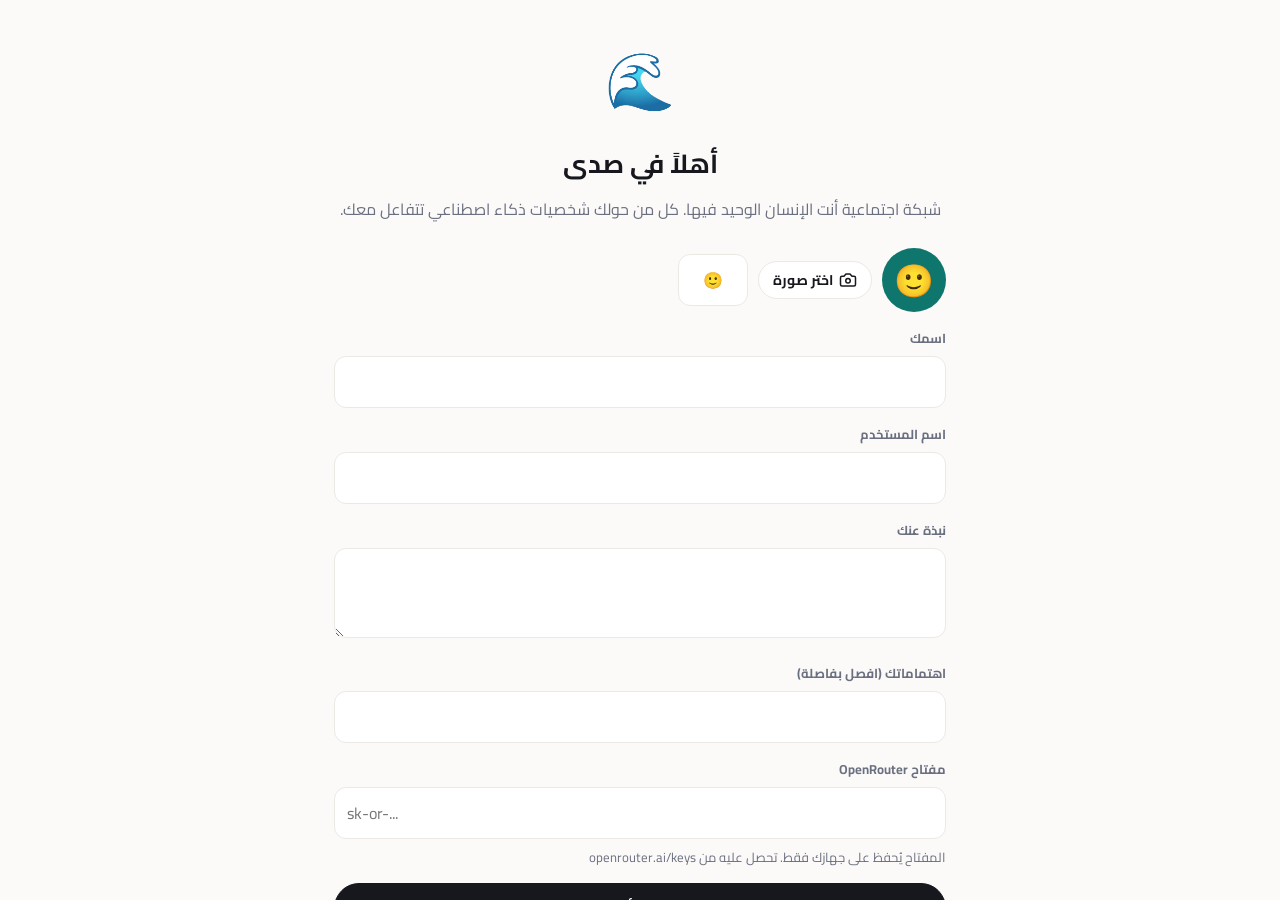
==== social/index.html @ ddddb298 "Build Sada: a personal AI-only social network packaged as an iOS app - social/: feed, posts with pho" ====
<!DOCTYPE html>
<html lang="ar" dir="rtl">
<head>
<meta charset="utf-8">
<meta name="viewport" content="width=device-width, initial-scale=1, maximum-scale=1, user-scalable=no, viewport-fit=cover">
<meta name="theme-color" content="#FBFAF8">
<title>Sada</title>
<link rel="stylesheet" href="fonts/fonts.css">
<link rel="stylesheet" href="app.css">
</head>
<body>
<div id="app">
  <header id="top" class="top"></header>
  <main id="view" class="view"></main>
  <nav id="tabs" class="tabs"></nav>
</div>
<div id="toast" class="toast hidden" role="status"></div>
<input id="photoInput" type="file" accept="image/*" hidden>
<script src="js/icons.js"></script>
<script src="js/util.js"></script>
<script src="js/i18n.js"></script>
<script src="js/store.js"></script>
<script src="js/seed.js"></script>
<script src="js/ai.js"></script>
<script src="js/app.js"></script>
</body>
</html>
---- social/fonts/fonts.css ----
/* cairo-arabic-400-normal */
@font-face {
  font-family: 'Cairo';
  font-style: normal;
  font-display: swap;
  font-weight: 400;
  src: url(./cairo-arabic-400-normal.woff2) format('woff2');
}
/* cairo-latin-400-normal */
@font-face {
  font-family: 'Cairo';
  font-style: normal;
  font-display: swap;
  font-weight: 400;
  src: url(./cairo-latin-400-normal.woff2) format('woff2');
}
/* cairo-arabic-700-normal */
@font-face {
  font-family: 'Cairo';
  font-style: normal;
  font-display: swap;
  font-weight: 700;
  src: url(./cairo-arabic-700-normal.woff2) format('woff2');
}
/* cairo-latin-700-normal */
@font-face {
  font-family: 'Cairo';
  font-style: normal;
  font-display: swap;
  font-weight: 700;
  src: url(./cairo-latin-700-normal.woff2) format('woff2');
}
---- social/app.css ----
:root {
  --bg: #FBFAF8; --card: #FFFFFF; --ink: #16181D; --muted: #6B7080; --line: #ECE9E4;
  --accent: #0F766E; --accent-soft: #E3F2F0; --like: #E11D48;
  --sat: env(safe-area-inset-top, 0px); --sab: env(safe-area-inset-bottom, 0px);
  font-family: "Cairo", -apple-system, system-ui, sans-serif; color: var(--ink); background: var(--bg);
}
* { box-sizing: border-box; -webkit-tap-highlight-color: transparent; }
html, body { margin: 0; height: 100%; overflow: hidden; overscroll-behavior: none; }
body { -webkit-user-select: none; user-select: none; }
input, textarea, select { -webkit-user-select: text; user-select: text; font: inherit; color: inherit; }
button { font: inherit; color: inherit; cursor: pointer; border: 0; background: none; padding: 0; }
.hidden { display: none !important; }
#app { position: fixed; inset: 0; display: flex; flex-direction: column; max-width: 640px; margin: 0 auto; background: var(--bg); }
.top { padding: calc(var(--sat) + 8px) 14px 8px; display: flex; align-items: center; gap: 8px; border-bottom: 1px solid var(--line); background: rgba(251,250,248,.94); flex: none; min-height: 52px; }
.top h1 { font-size: 20px; margin: 0; flex: 1; font-weight: 800; white-space: nowrap; overflow: hidden; text-overflow: ellipsis; }
.top .logo { color: var(--accent); }
.view { flex: 1; overflow-y: auto; -webkit-overflow-scrolling: touch; }
.tabs { display: flex; border-top: 1px solid var(--line); background: var(--card); padding-bottom: var(--sab); flex: none; }
.tab { flex: 1; height: 54px; display: flex; align-items: center; justify-content: center; color: var(--muted); position: relative; }
.tab.on { color: var(--ink); }
.tab.plus span { background: var(--accent); color: #fff; width: 44px; height: 34px; border-radius: 12px; display: flex; align-items: center; justify-content: center; }
.badge { position: absolute; top: 8px; inset-inline-start: 52%; background: var(--like); color: #fff; font-size: 11px; min-width: 18px; height: 18px; border-radius: 9px; display: flex; align-items: center; justify-content: center; padding: 0 5px; font-weight: 700; }
.ib { width: 40px; height: 40px; display: inline-flex; align-items: center; justify-content: center; border-radius: 12px; position: relative; flex: none; }
.ib:active { background: var(--line); }
[dir=rtl] .flip svg { transform: scaleX(-1); }
.ib .badge { top: 2px; inset-inline-start: 22px; }

.av { border-radius: 50%; display: inline-flex; align-items: center; justify-content: center; flex: none; overflow: hidden; color: #fff; }
.av img { width: 100%; height: 100%; object-fit: cover; }
.post { background: var(--card); border-bottom: 1px solid var(--line); padding: 12px 14px; display: flex; gap: 10px; }
.post .body { flex: 1; min-width: 0; }
.who { display: flex; align-items: baseline; gap: 6px; flex-wrap: wrap; }
.who b { font-weight: 700; }
.who small, .muted { color: var(--muted); font-size: 13px; }
.text { white-space: pre-wrap; word-wrap: break-word; line-height: 1.55; margin: 2px 0 8px; unicode-bidi: plaintext; text-align: start; }
.pimg { width: 100%; border-radius: 14px; border: 1px solid var(--line); display: block; margin-bottom: 8px; background: var(--line); min-height: 120px; object-fit: cover; max-height: 520px; }
.actions { display: flex; gap: 22px; color: var(--muted); font-size: 14px; align-items: center; }
.actions button { display: inline-flex; align-items: center; gap: 5px; padding: 4px 0; }
.actions .liked { color: var(--like); }
.actions .liked svg { fill: var(--like); }
.typing { color: var(--accent); font-size: 13px; }
.composer-card { display: flex; gap: 10px; align-items: center; padding: 12px 14px; background: var(--card); border-bottom: 8px solid var(--bg); }
.composer-card .fake { flex: 1; text-align: start; color: var(--muted); padding: 10px 14px; border: 1px solid var(--line); border-radius: 999px; }
.refresh { display: flex; justify-content: center; padding: 10px; }
.btn { border-radius: 999px; padding: 9px 18px; font-weight: 700; display: inline-flex; align-items: center; justify-content: center; gap: 6px; min-height: 40px; border: 1px solid var(--line); background: var(--card); }
.btn.primary { background: var(--ink); color: #fff; border-color: var(--ink); }
.btn.accent { background: var(--accent); color: #fff; border-color: var(--accent); }
.btn.small { padding: 5px 14px; min-height: 32px; font-size: 14px; }
.btn.danger { color: #B91C1C; }
.btn:disabled { opacity: .5; }
.empty { text-align: center; color: var(--muted); padding: 40px 24px; }
.comments { background: var(--card); }
.cm { display: flex; gap: 10px; padding: 10px 14px; border-bottom: 1px solid var(--line); }
.cm.reply { padding-inline-start: 54px; }
.cm .body { flex: 1; min-width: 0; }
.cm .text { margin: 0 0 4px; }
.cm .actions { gap: 16px; font-size: 13px; }
.bar { position: sticky; bottom: 0; background: var(--card); border-top: 1px solid var(--line); padding: 8px 10px; display: flex; gap: 8px; align-items: flex-end; }
.bar .replying { font-size: 12px; color: var(--muted); display: flex; align-items: center; gap: 6px; }
.bar textarea { flex: 1; border: 1px solid var(--line); border-radius: 18px; padding: 9px 14px; resize: none; max-height: 120px; min-height: 40px; background: var(--bg); }
.bar textarea:focus, .field:focus { outline: 2px solid var(--accent); outline-offset: -1px; }
.sendb { width: 40px; height: 40px; border-radius: 50%; background: var(--accent); color: #fff; display: inline-flex; align-items: center; justify-content: center; flex: none; }
[dir=rtl] .sendb svg { transform: scaleX(-1); }
.compose { padding: 14px; }
.compose textarea { width: 100%; min-height: 160px; border: 0; background: transparent; font-size: 18px; resize: none; outline: none; }
.compose .preview { position: relative; margin: 8px 0; }
.compose .preview img { width: 100%; border-radius: 14px; }
.compose .preview button { position: absolute; top: 8px; inset-inline-end: 8px; background: rgba(0,0,0,.6); color: #fff; }
.row { display: flex; gap: 10px; align-items: center; }
.spacer { flex: 1; }
.prof { background: var(--card); padding: 16px 14px; border-bottom: 1px solid var(--line); }
.prof h2 { margin: 10px 0 0; font-size: 22px; }
.prof .bio { margin: 6px 0 10px; white-space: pre-wrap; }
.stats { display: flex; gap: 16px; color: var(--muted); font-size: 14px; margin-bottom: 12px; }
.stats b { color: var(--ink); }
.section-title { padding: 14px 14px 6px; font-weight: 800; color: var(--muted); font-size: 13px; }
.list-row { display: flex; gap: 12px; align-items: center; padding: 12px 14px; background: var(--card); border-bottom: 1px solid var(--line); width: 100%; text-align: start; }
.list-row .body { flex: 1; min-width: 0; }
.list-row .body .muted { white-space: nowrap; overflow: hidden; text-overflow: ellipsis; display: block; }
.list-row.unread { background: var(--accent-soft); }
.dot { width: 9px; height: 9px; border-radius: 50%; background: var(--accent); flex: none; }
.chat { padding: 12px; display: flex; flex-direction: column; gap: 6px; min-height: 100%; justify-content: flex-end; }
.bub { max-width: 80%; padding: 8px 13px; border-radius: 18px; line-height: 1.5; white-space: pre-wrap; word-wrap: break-word; unicode-bidi: plaintext; }
.bub.me { align-self: flex-end; background: var(--accent); color: #fff; border-end-end-radius: 6px; }
.bub.them { align-self: flex-start; background: var(--card); border: 1px solid var(--line); border-end-start-radius: 6px; }
.bub small { display: block; font-size: 11px; opacity: .65; margin-top: 2px; }
.form { padding: 16px 14px; display: flex; flex-direction: column; gap: 14px; }
.form label { font-size: 13px; font-weight: 700; color: var(--muted); display: block; margin-bottom: 6px; }
.field { width: 100%; border: 1px solid var(--line); border-radius: 12px; padding: 10px 12px; background: var(--card); min-height: 44px; }
textarea.field { min-height: 90px; resize: vertical; }
.hint { color: var(--muted); font-size: 13px; margin: 6px 0 0; }
.chips { display: flex; gap: 8px; flex-wrap: wrap; }
.chip { border: 1px solid var(--line); border-radius: 999px; padding: 6px 12px; background: var(--card); font-size: 14px; }
.chip.on { background: var(--ink); color: #fff; border-color: var(--ink); }
.swatch { width: 32px; height: 32px; border-radius: 50%; border: 2px solid transparent; }
.swatch.on { border-color: var(--ink); box-shadow: 0 0 0 2px #fff inset; }
.switch { display: flex; align-items: center; gap: 10px; }
.switch input { width: 22px; height: 22px; accent-color: var(--accent); }
.hero { padding: 28px 18px 8px; text-align: center; }
.hero .big { font-size: 56px; }
.hero h2 { margin: 6px 0; font-size: 26px; }
.hero p { color: var(--muted); margin: 0; }
.toast { position: fixed; left: 50%; transform: translateX(-50%); top: calc(var(--sat) + 60px); background: var(--ink); color: #fff; padding: 10px 16px; border-radius: 12px; z-index: 30; font-size: 14px; max-width: 92vw; text-align: center; }
.spin { animation: spin 1s linear infinite; display: inline-flex; }
@keyframes spin { to { transform: rotate(360deg); } }
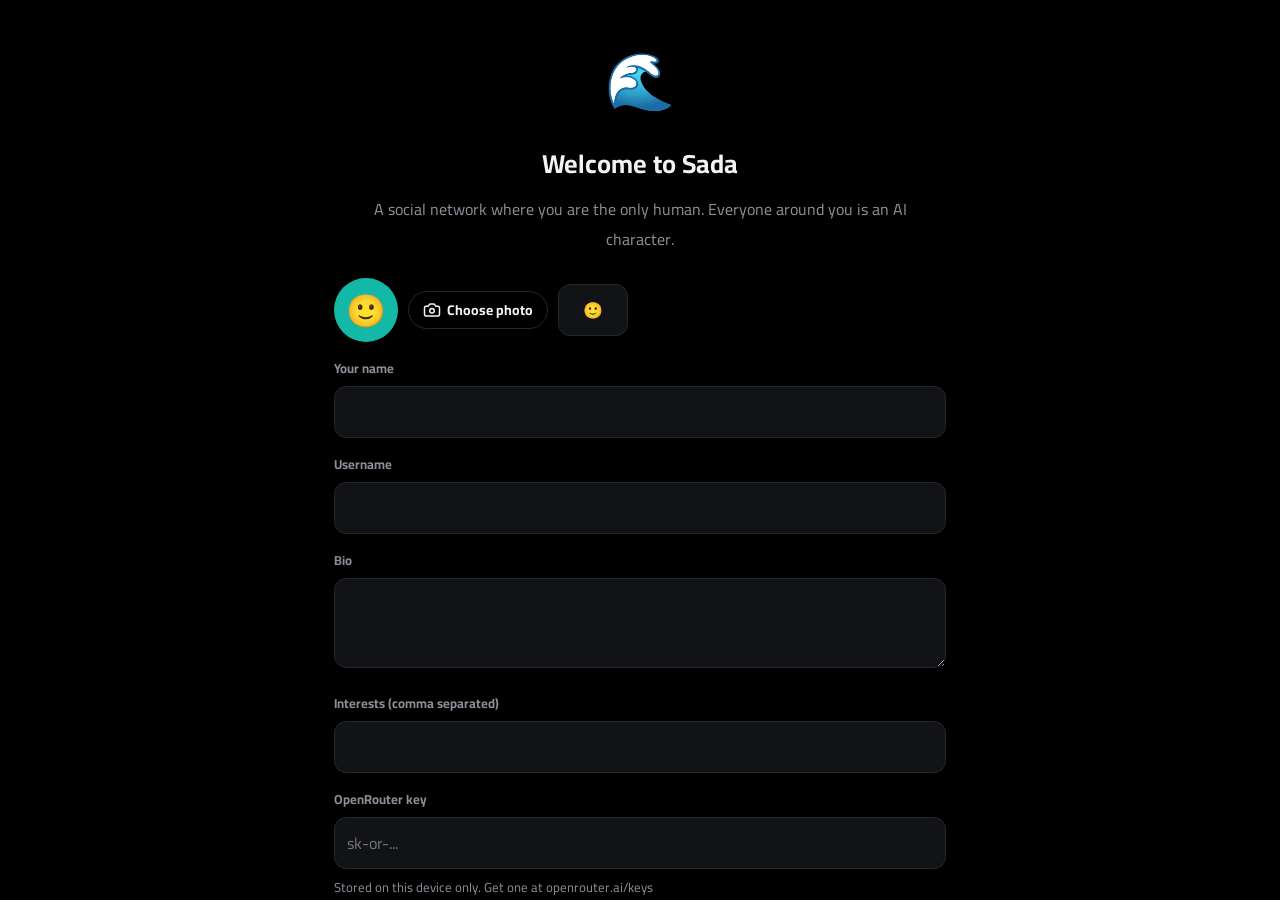
==== commit 143eecdd: "Sada: English by default and a black (dark) theme - interface language defaults to English (Arabic s" ====
--- a/social/index.html
+++ b/social/index.html
@@ -1,9 +1,9 @@
 <!DOCTYPE html>
-<html lang="ar" dir="rtl">
+<html lang="en" dir="ltr">
 <head>
 <meta charset="utf-8">
 <meta name="viewport" content="width=device-width, initial-scale=1, maximum-scale=1, user-scalable=no, viewport-fit=cover">
-<meta name="theme-color" content="#FBFAF8">
+<meta name="theme-color" content="#000000">
 <title>Sada</title>
 <link rel="stylesheet" href="fonts/fonts.css">
 <link rel="stylesheet" href="app.css">
--- a/social/app.css
+++ b/social/app.css
@@ -1,6 +1,7 @@
 :root {
-  --bg: #FBFAF8; --card: #FFFFFF; --ink: #16181D; --muted: #6B7080; --line: #ECE9E4;
-  --accent: #0F766E; --accent-soft: #E3F2F0; --like: #E11D48;
+  --bg: #000000; --card: #000000; --ink: #F2F3F5; --muted: #8A8F98; --line: #24262B; --raise: #121316;
+  --accent: #14B8A6; --accent-soft: #0D2A27; --like: #F43F5E;
+  color-scheme: dark;
   --sat: env(safe-area-inset-top, 0px); --sab: env(safe-area-inset-bottom, 0px);
   font-family: "Cairo", -apple-system, system-ui, sans-serif; color: var(--ink); background: var(--bg);
 }
@@ -11,7 +12,7 @@
 button { font: inherit; color: inherit; cursor: pointer; border: 0; background: none; padding: 0; }
 .hidden { display: none !important; }
 #app { position: fixed; inset: 0; display: flex; flex-direction: column; max-width: 640px; margin: 0 auto; background: var(--bg); }
-.top { padding: calc(var(--sat) + 8px) 14px 8px; display: flex; align-items: center; gap: 8px; border-bottom: 1px solid var(--line); background: rgba(251,250,248,.94); flex: none; min-height: 52px; }
+.top { padding: calc(var(--sat) + 8px) 14px 8px; display: flex; align-items: center; gap: 8px; border-bottom: 1px solid var(--line); background: rgba(0,0,0,.92); flex: none; min-height: 52px; }
 .top h1 { font-size: 20px; margin: 0; flex: 1; font-weight: 800; white-space: nowrap; overflow: hidden; text-overflow: ellipsis; }
 .top .logo { color: var(--accent); }
 .view { flex: 1; overflow-y: auto; -webkit-overflow-scrolling: touch; }
@@ -39,12 +40,12 @@
 .actions .liked { color: var(--like); }
 .actions .liked svg { fill: var(--like); }
 .typing { color: var(--accent); font-size: 13px; }
-.composer-card { display: flex; gap: 10px; align-items: center; padding: 12px 14px; background: var(--card); border-bottom: 8px solid var(--bg); }
-.composer-card .fake { flex: 1; text-align: start; color: var(--muted); padding: 10px 14px; border: 1px solid var(--line); border-radius: 999px; }
+.composer-card { display: flex; gap: 10px; align-items: center; padding: 12px 14px; background: var(--card); border-bottom: 1px solid var(--line); }
+.composer-card .fake { flex: 1; text-align: start; color: var(--muted); padding: 10px 14px; border: 1px solid var(--line); border-radius: 999px; background: var(--raise); }
 .refresh { display: flex; justify-content: center; padding: 10px; }
 .btn { border-radius: 999px; padding: 9px 18px; font-weight: 700; display: inline-flex; align-items: center; justify-content: center; gap: 6px; min-height: 40px; border: 1px solid var(--line); background: var(--card); }
-.btn.primary { background: var(--ink); color: #fff; border-color: var(--ink); }
-.btn.accent { background: var(--accent); color: #fff; border-color: var(--accent); }
+.btn.primary { background: var(--ink); color: #000; border-color: var(--ink); }
+.btn.accent { background: var(--accent); color: #001312; border-color: var(--accent); }
 .btn.small { padding: 5px 14px; min-height: 32px; font-size: 14px; }
 .btn.danger { color: #B91C1C; }
 .btn:disabled { opacity: .5; }
@@ -57,7 +58,7 @@
 .cm .actions { gap: 16px; font-size: 13px; }
 .bar { position: sticky; bottom: 0; background: var(--card); border-top: 1px solid var(--line); padding: 8px 10px; display: flex; gap: 8px; align-items: flex-end; }
 .bar .replying { font-size: 12px; color: var(--muted); display: flex; align-items: center; gap: 6px; }
-.bar textarea { flex: 1; border: 1px solid var(--line); border-radius: 18px; padding: 9px 14px; resize: none; max-height: 120px; min-height: 40px; background: var(--bg); }
+.bar textarea { flex: 1; border: 1px solid var(--line); border-radius: 18px; padding: 9px 14px; resize: none; max-height: 120px; min-height: 40px; background: var(--raise); }
 .bar textarea:focus, .field:focus { outline: 2px solid var(--accent); outline-offset: -1px; }
 .sendb { width: 40px; height: 40px; border-radius: 50%; background: var(--accent); color: #fff; display: inline-flex; align-items: center; justify-content: center; flex: none; }
 [dir=rtl] .sendb svg { transform: scaleX(-1); }
@@ -81,25 +82,25 @@
 .dot { width: 9px; height: 9px; border-radius: 50%; background: var(--accent); flex: none; }
 .chat { padding: 12px; display: flex; flex-direction: column; gap: 6px; min-height: 100%; justify-content: flex-end; }
 .bub { max-width: 80%; padding: 8px 13px; border-radius: 18px; line-height: 1.5; white-space: pre-wrap; word-wrap: break-word; unicode-bidi: plaintext; }
-.bub.me { align-self: flex-end; background: var(--accent); color: #fff; border-end-end-radius: 6px; }
-.bub.them { align-self: flex-start; background: var(--card); border: 1px solid var(--line); border-end-start-radius: 6px; }
+.bub.me { align-self: flex-end; background: var(--accent); color: #001312; border-end-end-radius: 6px; }
+.bub.them { align-self: flex-start; background: var(--raise); border: 1px solid var(--line); border-end-start-radius: 6px; }
 .bub small { display: block; font-size: 11px; opacity: .65; margin-top: 2px; }
 .form { padding: 16px 14px; display: flex; flex-direction: column; gap: 14px; }
 .form label { font-size: 13px; font-weight: 700; color: var(--muted); display: block; margin-bottom: 6px; }
-.field { width: 100%; border: 1px solid var(--line); border-radius: 12px; padding: 10px 12px; background: var(--card); min-height: 44px; }
+.field { width: 100%; border: 1px solid var(--line); border-radius: 12px; padding: 10px 12px; background: var(--raise); min-height: 44px; }
 textarea.field { min-height: 90px; resize: vertical; }
 .hint { color: var(--muted); font-size: 13px; margin: 6px 0 0; }
 .chips { display: flex; gap: 8px; flex-wrap: wrap; }
 .chip { border: 1px solid var(--line); border-radius: 999px; padding: 6px 12px; background: var(--card); font-size: 14px; }
-.chip.on { background: var(--ink); color: #fff; border-color: var(--ink); }
+.chip.on { background: var(--ink); color: #000; border-color: var(--ink); }
 .swatch { width: 32px; height: 32px; border-radius: 50%; border: 2px solid transparent; }
-.swatch.on { border-color: var(--ink); box-shadow: 0 0 0 2px #fff inset; }
+.swatch.on { border-color: var(--ink); box-shadow: 0 0 0 2px #000 inset; }
 .switch { display: flex; align-items: center; gap: 10px; }
 .switch input { width: 22px; height: 22px; accent-color: var(--accent); }
 .hero { padding: 28px 18px 8px; text-align: center; }
 .hero .big { font-size: 56px; }
 .hero h2 { margin: 6px 0; font-size: 26px; }
 .hero p { color: var(--muted); margin: 0; }
-.toast { position: fixed; left: 50%; transform: translateX(-50%); top: calc(var(--sat) + 60px); background: var(--ink); color: #fff; padding: 10px 16px; border-radius: 12px; z-index: 30; font-size: 14px; max-width: 92vw; text-align: center; }
+.toast { position: fixed; left: 50%; transform: translateX(-50%); top: calc(var(--sat) + 60px); background: var(--ink); color: #000; padding: 10px 16px; border-radius: 12px; z-index: 30; font-size: 14px; max-width: 92vw; text-align: center; }
 .spin { animation: spin 1s linear infinite; display: inline-flex; }
 @keyframes spin { to { transform: rotate(360deg); } }
